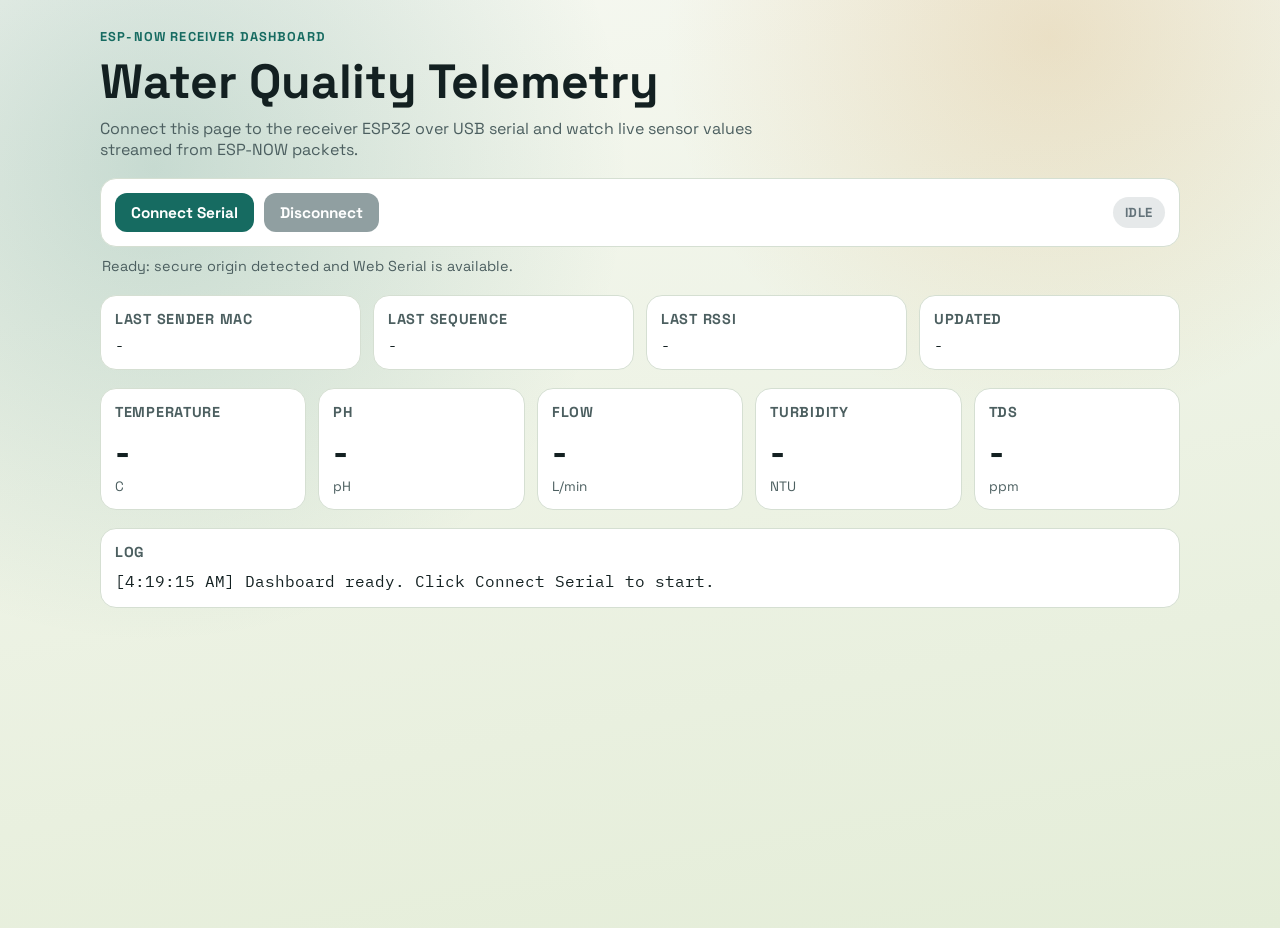
==== web/index.html @ 7986d76d "Initial Commit" ====
<!doctype html>
<html lang="en">
  <head>
    <meta charset="UTF-8" />
    <meta name="viewport" content="width=device-width, initial-scale=1.0" />
    <title>Water Telemetry Receiver</title>
    <link rel="preconnect" href="https://fonts.googleapis.com" />
    <link rel="preconnect" href="https://fonts.gstatic.com" crossorigin />
    <link
      href="https://fonts.googleapis.com/css2?family=Space+Grotesk:wght@400;600;700&family=IBM+Plex+Mono:wght@400;500&display=swap"
      rel="stylesheet"
    />
    <link rel="stylesheet" href="styles.css" />
  </head>
  <body>
    <main class="page">
      <section class="hero">
        <p class="eyebrow">ESP-NOW Receiver Dashboard</p>
        <h1>Water Quality Telemetry</h1>
        <p class="subhead">
          Connect this page to the receiver ESP32 over USB serial and watch live sensor
          values streamed from ESP-NOW packets.
        </p>
      </section>

      <section class="control-panel">
        <button id="connectButton" class="button">Connect Serial</button>
        <button id="disconnectButton" class="button button-secondary" disabled>
          Disconnect
        </button>
        <div id="statusPill" class="status status-idle">Idle</div>
      </section>

      <p id="envHint" class="env-hint" aria-live="polite"></p>

      <section class="meta-grid">
        <article class="meta-card">
          <h2>Last Sender MAC</h2>
          <p id="senderMac" class="mono">-</p>
        </article>
        <article class="meta-card">
          <h2>Last Sequence</h2>
          <p id="sequence" class="mono">-</p>
        </article>
        <article class="meta-card">
          <h2>Last RSSI</h2>
          <p id="rssi" class="mono">-</p>
        </article>
        <article class="meta-card">
          <h2>Updated</h2>
          <p id="updatedAt" class="mono">-</p>
        </article>
      </section>

      <section class="metric-grid">
        <article class="metric-card">
          <h2>Temperature</h2>
          <p id="temperature" class="value">-</p>
          <p class="unit">C</p>
        </article>
        <article class="metric-card">
          <h2>pH</h2>
          <p id="ph" class="value">-</p>
          <p class="unit">pH</p>
        </article>
        <article class="metric-card">
          <h2>Flow</h2>
          <p id="flow" class="value">-</p>
          <p class="unit">L/min</p>
        </article>
        <article class="metric-card">
          <h2>Turbidity</h2>
          <p id="turbidity" class="value">-</p>
          <p class="unit">NTU</p>
        </article>
        <article class="metric-card">
          <h2>TDS</h2>
          <p id="tds" class="value">-</p>
          <p class="unit">ppm</p>
        </article>
      </section>

      <section class="logs">
        <h2>Log</h2>
        <pre id="logOutput"></pre>
      </section>
    </main>

    <script src="app.js" type="module"></script>
  </body>
</html>
---- web/styles.css ----
:root {
  --bg-0: #f6f8f1;
  --bg-1: #e4edd8;
  --panel: #ffffff;
  --ink: #132021;
  --muted: #4c5f60;
  --accent: #166b61;
  --accent-2: #c57c17;
  --ok: #1f8f5f;
  --warn: #a06a1e;
  --idle: #64737a;
  --line: #d5dfd2;
}

* {
  box-sizing: border-box;
}

body {
  margin: 0;
  min-height: 100vh;
  color: var(--ink);
  font-family: "Space Grotesk", sans-serif;
  background:
    radial-gradient(circle at 12% 18%, rgba(22, 107, 97, 0.2), transparent 35%),
    radial-gradient(circle at 82% 4%, rgba(197, 124, 23, 0.18), transparent 28%),
    linear-gradient(170deg, var(--bg-0), var(--bg-1));
}

.page {
  width: min(1080px, 92vw);
  margin: 28px auto 48px;
  display: grid;
  gap: 18px;
}

.hero h1 {
  margin: 6px 0;
  font-size: clamp(1.8rem, 4vw, 3rem);
}

.eyebrow {
  margin: 0;
  letter-spacing: 0.09em;
  text-transform: uppercase;
  color: var(--accent);
  font-weight: 700;
  font-size: 0.8rem;
}

.subhead {
  max-width: 68ch;
  color: var(--muted);
  margin: 0;
}

.control-panel {
  background: var(--panel);
  border: 1px solid var(--line);
  border-radius: 16px;
  padding: 14px;
  display: flex;
  gap: 10px;
  flex-wrap: wrap;
  align-items: center;
}

.env-hint {
  margin: -8px 2px 2px;
  color: var(--muted);
  font-size: 0.9rem;
}

.button {
  border: 0;
  border-radius: 12px;
  background: var(--accent);
  color: #fff;
  font-family: inherit;
  font-size: 0.96rem;
  font-weight: 700;
  padding: 10px 16px;
  cursor: pointer;
  transition: transform 140ms ease, filter 140ms ease;
}

.button:hover:enabled {
  transform: translateY(-1px);
  filter: brightness(1.03);
}

.button:disabled {
  opacity: 0.5;
  cursor: not-allowed;
}

.button-secondary {
  background: #234145;
}

.status {
  margin-left: auto;
  border-radius: 999px;
  padding: 7px 12px;
  font-weight: 700;
  font-size: 0.82rem;
  text-transform: uppercase;
  letter-spacing: 0.04em;
}

.status-idle {
  background: color-mix(in srgb, var(--idle) 16%, white);
  color: var(--idle);
}

.status-connected {
  background: color-mix(in srgb, var(--ok) 18%, white);
  color: var(--ok);
}

.status-error {
  background: color-mix(in srgb, var(--warn) 22%, white);
  color: var(--warn);
}

.meta-grid,
.metric-grid {
  display: grid;
  gap: 12px;
}

.meta-grid {
  grid-template-columns: repeat(auto-fit, minmax(180px, 1fr));
}

.metric-grid {
  grid-template-columns: repeat(auto-fit, minmax(180px, 1fr));
}

.meta-card,
.metric-card,
.logs {
  background: var(--panel);
  border: 1px solid var(--line);
  border-radius: 16px;
  padding: 14px;
}

.meta-card h2,
.metric-card h2,
.logs h2 {
  margin: 0 0 8px;
  font-size: 0.9rem;
  text-transform: uppercase;
  letter-spacing: 0.05em;
  color: var(--muted);
}

.value {
  margin: 0;
  font-weight: 700;
  font-size: clamp(1.5rem, 3vw, 2.2rem);
}

.unit {
  margin: 4px 0 0;
  color: var(--muted);
  font-size: 0.85rem;
}

.mono {
  margin: 0;
  font-family: "IBM Plex Mono", monospace;
  font-size: 0.92rem;
}

.logs pre {
  margin: 0;
  max-height: 220px;
  overflow: auto;
  font-family: "IBM Plex Mono", monospace;
  white-space: pre-wrap;
  word-break: break-word;
  line-height: 1.5;
}

@media (max-width: 640px) {
  .status {
    margin-left: 0;
  }
}
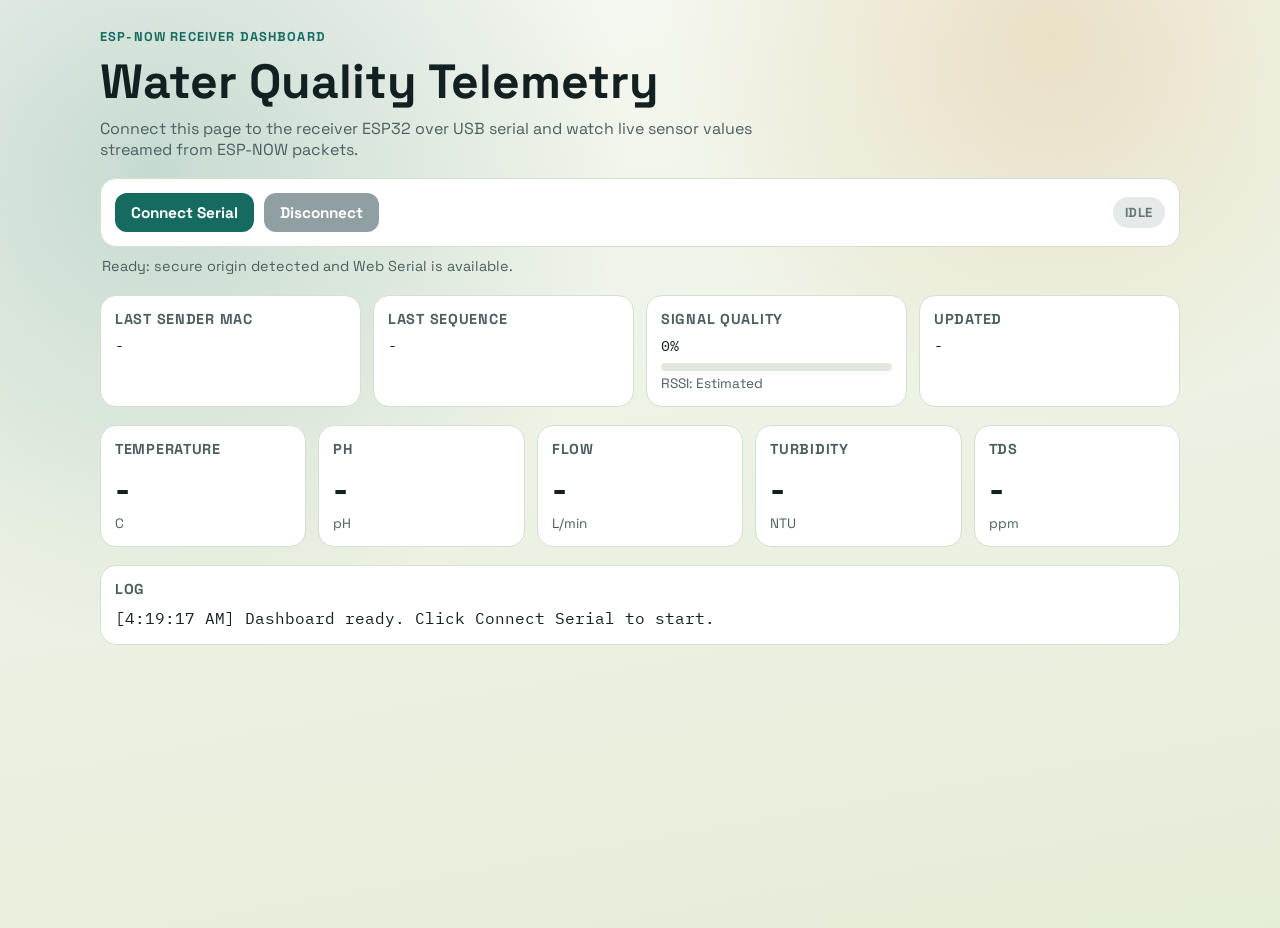
==== commit de9b74e0: "Enhance telemetry and signal quality tracking in receiver and dashboard" ====
--- a/web/index.html
+++ b/web/index.html
@@ -43,8 +43,12 @@
           <p id="sequence" class="mono">-</p>
         </article>
         <article class="meta-card">
-          <h2>Last RSSI</h2>
-          <p id="rssi" class="mono">-</p>
+          <h2>Signal Quality</h2>
+          <p id="signalPercent" class="mono">0%</p>
+          <div class="signal-track" aria-hidden="true">
+            <div id="signalFill" class="signal-fill"></div>
+          </div>
+          <p id="rssi" class="unit">RSSI: N/A</p>
         </article>
         <article class="meta-card">
           <h2>Updated</h2>
--- a/web/styles.css
+++ b/web/styles.css
@@ -27,6 +27,13 @@
     linear-gradient(170deg, var(--bg-0), var(--bg-1));
 }
 
+body.link-lost {
+  background:
+    radial-gradient(circle at 12% 18%, rgba(162, 32, 51, 0.3), transparent 36%),
+    radial-gradient(circle at 82% 4%, rgba(217, 93, 31, 0.26), transparent 30%),
+    linear-gradient(170deg, #fbe8e8, #f8ddd7);
+}
+
 .page {
   width: min(1080px, 92vw);
   margin: 28px auto 48px;
@@ -146,6 +153,13 @@
   padding: 14px;
 }
 
+body.link-lost .meta-card,
+body.link-lost .metric-card,
+body.link-lost .logs,
+body.link-lost .control-panel {
+  border-color: #e2b3b3;
+}
+
 .meta-card h2,
 .metric-card h2,
 .logs h2 {
@@ -174,6 +188,27 @@
   font-size: 0.92rem;
 }
 
+.signal-track {
+  margin-top: 8px;
+  width: 100%;
+  height: 8px;
+  border-radius: 999px;
+  background: #e3e8de;
+  overflow: hidden;
+}
+
+.signal-fill {
+  width: 0%;
+  height: 100%;
+  border-radius: 999px;
+  background: linear-gradient(90deg, #b35a2d, #d5ab2a, #2f9158);
+  transition: width 220ms ease;
+}
+
+body.link-lost .signal-fill {
+  background: linear-gradient(90deg, #8f1f3a, #bf3b32);
+}
+
 .logs pre {
   margin: 0;
   max-height: 220px;
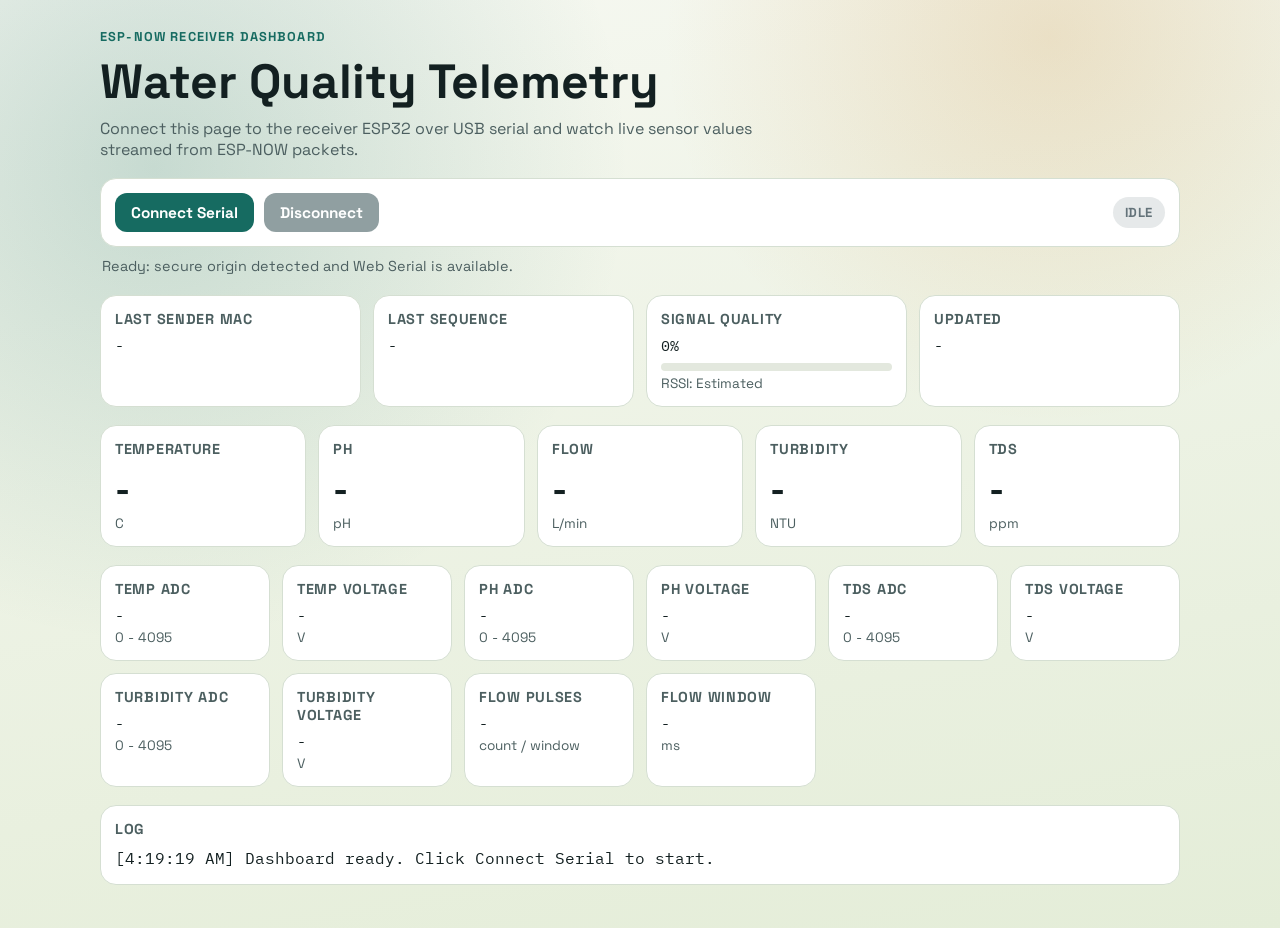
==== commit cb26fb42: "Update telemetry packet structure and enhance dashboard for raw data display" ====
--- a/web/index.html
+++ b/web/index.html
@@ -33,6 +33,11 @@
 
       <p id="envHint" class="env-hint" aria-live="polite"></p>
 
+      <!--<section class="view-tabs" aria-label="Telemetry views">
+        <button id="liveTab" class="tab-button is-active" type="button">Live</button>
+        <button id="rawTab" class="tab-button" type="button">RAW</button>
+      </section>-->
+
       <section class="meta-grid">
         <article class="meta-card">
           <h2>Last Sender MAC</h2>
@@ -56,7 +61,7 @@
         </article>
       </section>
 
-      <section class="metric-grid">
+      <section id="livePanel" class="metric-grid panel-view">
         <article class="metric-card">
           <h2>Temperature</h2>
           <p id="temperature" class="value">-</p>
@@ -84,6 +89,59 @@
         </article>
       </section>
 
+      <section id="rawPanel" class="metric-grid panel-view raw-grid" hidden>
+        <article class="metric-card">
+          <h2>Temp ADC</h2>
+          <p id="rawTempAdc" class="mono">-</p>
+          <p class="unit">0 - 4095</p>
+        </article>
+        <article class="metric-card">
+          <h2>Temp Voltage</h2>
+          <p id="rawTempVoltage" class="mono">-</p>
+          <p class="unit">V</p>
+        </article>
+        <article class="metric-card">
+          <h2>pH ADC</h2>
+          <p id="rawPhAdc" class="mono">-</p>
+          <p class="unit">0 - 4095</p>
+        </article>
+        <article class="metric-card">
+          <h2>pH Voltage</h2>
+          <p id="rawPhVoltage" class="mono">-</p>
+          <p class="unit">V</p>
+        </article>
+        <article class="metric-card">
+          <h2>TDS ADC</h2>
+          <p id="rawTdsAdc" class="mono">-</p>
+          <p class="unit">0 - 4095</p>
+        </article>
+        <article class="metric-card">
+          <h2>TDS Voltage</h2>
+          <p id="rawTdsVoltage" class="mono">-</p>
+          <p class="unit">V</p>
+        </article>
+        <article class="metric-card">
+          <h2>Turbidity ADC</h2>
+          <p id="rawTurbidityAdc" class="mono">-</p>
+          <p class="unit">0 - 4095</p>
+        </article>
+        <article class="metric-card">
+          <h2>Turbidity Voltage</h2>
+          <p id="rawTurbidityVoltage" class="mono">-</p>
+          <p class="unit">V</p>
+        </article>
+        <article class="metric-card">
+          <h2>Flow Pulses</h2>
+          <p id="rawFlowPulses" class="mono">-</p>
+          <p class="unit">count / window</p>
+        </article>
+        <article class="metric-card">
+          <h2>Flow Window</h2>
+          <p id="rawFlowWindowMs" class="mono">-</p>
+          <p class="unit">ms</p>
+        </article>
+      </section>
+
       <section class="logs">
         <h2>Log</h2>
         <pre id="logOutput"></pre>
--- a/web/styles.css
+++ b/web/styles.css
@@ -78,6 +78,40 @@
   font-size: 0.9rem;
 }
 
+.view-tabs {
+  display: inline-flex;
+  align-items: center;
+  gap: 8px;
+  background: var(--panel);
+  border: 1px solid var(--line);
+  border-radius: 14px;
+  padding: 6px;
+  width: fit-content;
+}
+
+.tab-button {
+  border: 0;
+  border-radius: 10px;
+  background: transparent;
+  color: var(--muted);
+  font-family: inherit;
+  font-size: 0.88rem;
+  font-weight: 700;
+  letter-spacing: 0.02em;
+  padding: 8px 12px;
+  cursor: pointer;
+  transition: background 140ms ease, color 140ms ease;
+}
+
+.tab-button.is-active {
+  background: color-mix(in srgb, var(--accent) 15%, white);
+  color: var(--accent);
+}
+
+.tab-button:hover {
+  color: var(--ink);
+}
+
 .button {
   border: 0;
   border-radius: 12px;
@@ -144,6 +178,10 @@
   grid-template-columns: repeat(auto-fit, minmax(180px, 1fr));
 }
 
+.raw-grid {
+  grid-template-columns: repeat(auto-fit, minmax(160px, 1fr));
+}
+
 .meta-card,
 .metric-card,
 .logs {
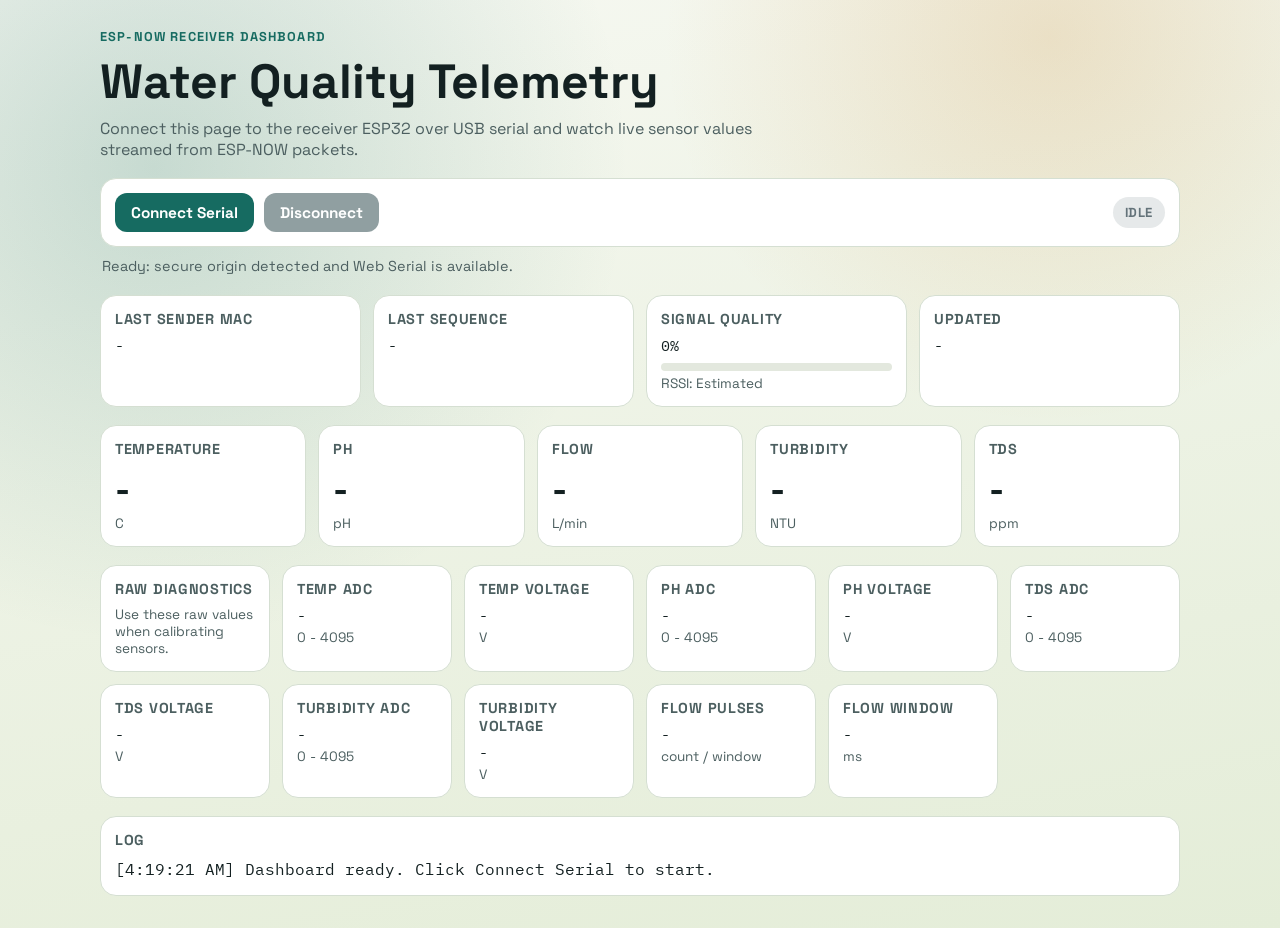
==== commit 683160d5: "Enhance documentation, improve error handling, and refine calibration processes - Updated README wit" ====
--- a/web/index.html
+++ b/web/index.html
@@ -32,11 +32,6 @@
       </section>
 
       <p id="envHint" class="env-hint" aria-live="polite"></p>
-
-      <!--<section class="view-tabs" aria-label="Telemetry views">
-        <button id="liveTab" class="tab-button is-active" type="button">Live</button>
-        <button id="rawTab" class="tab-button" type="button">RAW</button>
-      </section>-->
 
       <section class="meta-grid">
         <article class="meta-card">
@@ -89,7 +84,11 @@
         </article>
       </section>
 
-      <section id="rawPanel" class="metric-grid panel-view raw-grid" hidden>
+      <section class="metric-grid raw-grid">
+        <article class="metric-card diagnostic-card">
+          <h2>RAW Diagnostics</h2>
+          <p class="unit">Use these raw values when calibrating sensors.</p>
+        </article>
         <article class="metric-card">
           <h2>Temp ADC</h2>
           <p id="rawTempAdc" class="mono">-</p>
--- a/web/styles.css
+++ b/web/styles.css
@@ -78,40 +78,6 @@
   font-size: 0.9rem;
 }
 
-.view-tabs {
-  display: inline-flex;
-  align-items: center;
-  gap: 8px;
-  background: var(--panel);
-  border: 1px solid var(--line);
-  border-radius: 14px;
-  padding: 6px;
-  width: fit-content;
-}
-
-.tab-button {
-  border: 0;
-  border-radius: 10px;
-  background: transparent;
-  color: var(--muted);
-  font-family: inherit;
-  font-size: 0.88rem;
-  font-weight: 700;
-  letter-spacing: 0.02em;
-  padding: 8px 12px;
-  cursor: pointer;
-  transition: background 140ms ease, color 140ms ease;
-}
-
-.tab-button.is-active {
-  background: color-mix(in srgb, var(--accent) 15%, white);
-  color: var(--accent);
-}
-
-.tab-button:hover {
-  color: var(--ink);
-}
-
 .button {
   border: 0;
   border-radius: 12px;
@@ -182,6 +148,10 @@
   grid-template-columns: repeat(auto-fit, minmax(160px, 1fr));
 }
 
+.diagnostic-card {
+  background: color-mix(in srgb, var(--accent) 6%, white);
+}
+
 .meta-card,
 .metric-card,
 .logs {
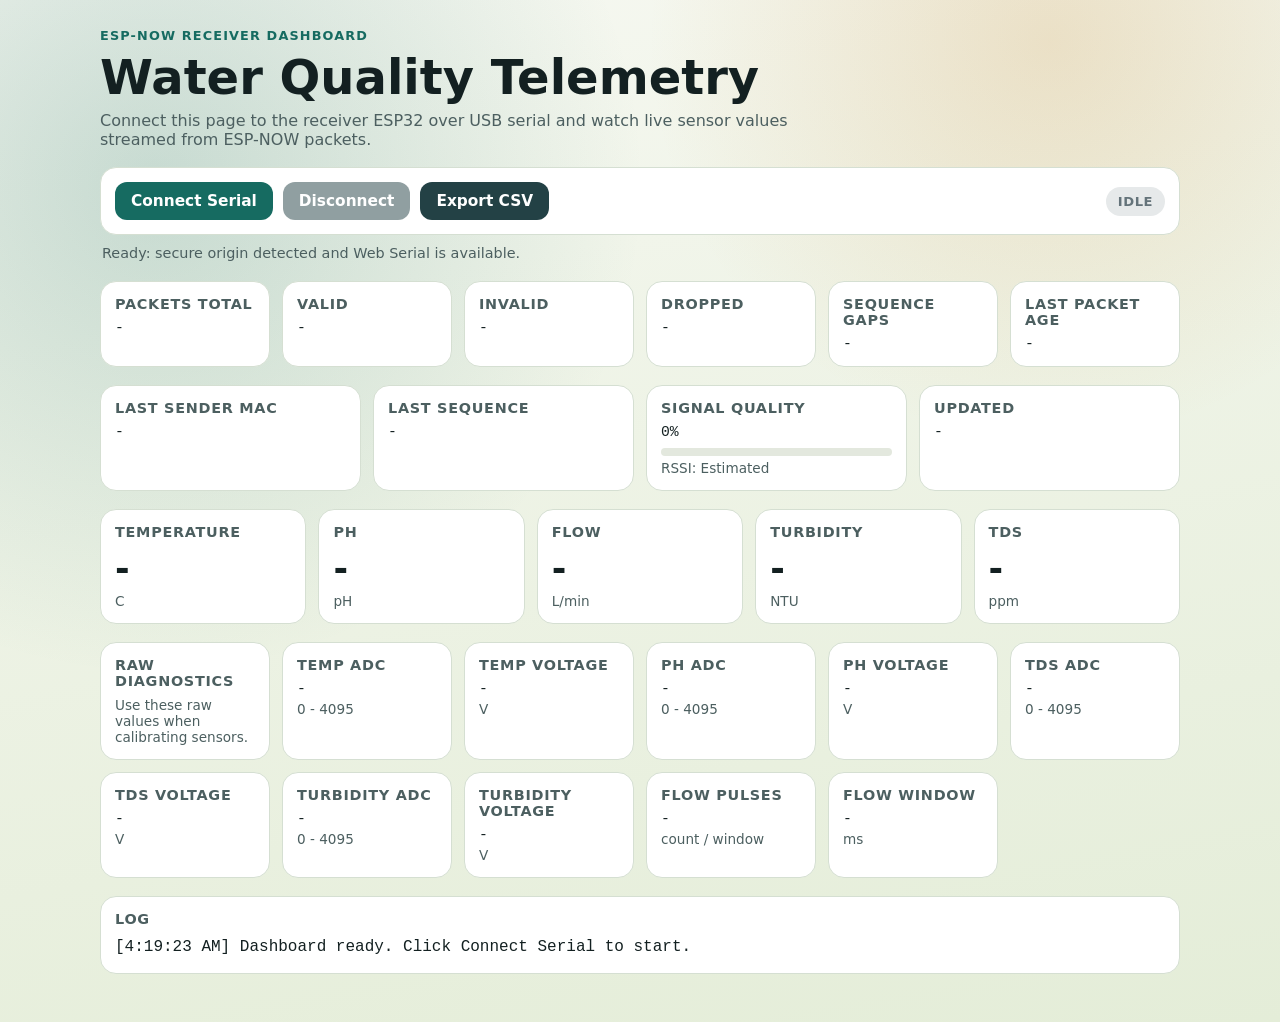
==== commit e4ae3af9: "feat(web): CSV export, packet-loss strip, surface faults, drop external fonts - Export CSV: records " ====
--- a/web/index.html
+++ b/web/index.html
@@ -4,12 +4,7 @@
     <meta charset="UTF-8" />
     <meta name="viewport" content="width=device-width, initial-scale=1.0" />
     <title>Water Telemetry Receiver</title>
-    <link rel="preconnect" href="https://fonts.googleapis.com" />
-    <link rel="preconnect" href="https://fonts.gstatic.com" crossorigin />
-    <link
-      href="https://fonts.googleapis.com/css2?family=Space+Grotesk:wght@400;600;700&family=IBM+Plex+Mono:wght@400;500&display=swap"
-      rel="stylesheet"
-    />
+    <!-- No external font fetch: this dashboard must work with no network at all. -->
     <link rel="stylesheet" href="styles.css" />
   </head>
   <body>
@@ -28,10 +23,38 @@
         <button id="disconnectButton" class="button button-secondary" disabled>
           Disconnect
         </button>
+        <button id="exportButton" class="button button-secondary">Export CSV</button>
         <div id="statusPill" class="status status-idle">Idle</div>
       </section>
 
       <p id="envHint" class="env-hint" aria-live="polite"></p>
+
+      <section class="meta-grid stats-strip">
+        <article class="meta-card">
+          <h2>Packets Total</h2>
+          <p id="statTotal" class="mono">-</p>
+        </article>
+        <article class="meta-card">
+          <h2>Valid</h2>
+          <p id="statValid" class="mono">-</p>
+        </article>
+        <article class="meta-card">
+          <h2>Invalid</h2>
+          <p id="statInvalid" class="mono">-</p>
+        </article>
+        <article class="meta-card">
+          <h2>Dropped</h2>
+          <p id="statDropped" class="mono">-</p>
+        </article>
+        <article class="meta-card">
+          <h2>Sequence Gaps</h2>
+          <p id="statGaps" class="mono">-</p>
+        </article>
+        <article class="meta-card">
+          <h2>Last Packet Age</h2>
+          <p id="statAge" class="mono">-</p>
+        </article>
+      </section>
 
       <section class="meta-grid">
         <article class="meta-card">
--- a/web/styles.css
+++ b/web/styles.css
@@ -20,7 +20,7 @@
   margin: 0;
   min-height: 100vh;
   color: var(--ink);
-  font-family: "Space Grotesk", sans-serif;
+  font-family: "Space Grotesk", system-ui, -apple-system, "Segoe UI", Roboto, sans-serif;
   background:
     radial-gradient(circle at 12% 18%, rgba(22, 107, 97, 0.2), transparent 35%),
     radial-gradient(circle at 82% 4%, rgba(197, 124, 23, 0.18), transparent 28%),
@@ -144,6 +144,15 @@
   grid-template-columns: repeat(auto-fit, minmax(180px, 1fr));
 }
 
+.stats-strip {
+  grid-template-columns: repeat(auto-fit, minmax(140px, 1fr));
+}
+
+.stat-warn {
+  color: var(--warn);
+  font-weight: 700;
+}
+
 .raw-grid {
   grid-template-columns: repeat(auto-fit, minmax(160px, 1fr));
 }
@@ -192,7 +201,7 @@
 
 .mono {
   margin: 0;
-  font-family: "IBM Plex Mono", monospace;
+  font-family: "IBM Plex Mono", ui-monospace, SFMono-Regular, Menlo, Consolas, monospace;
   font-size: 0.92rem;
 }
 
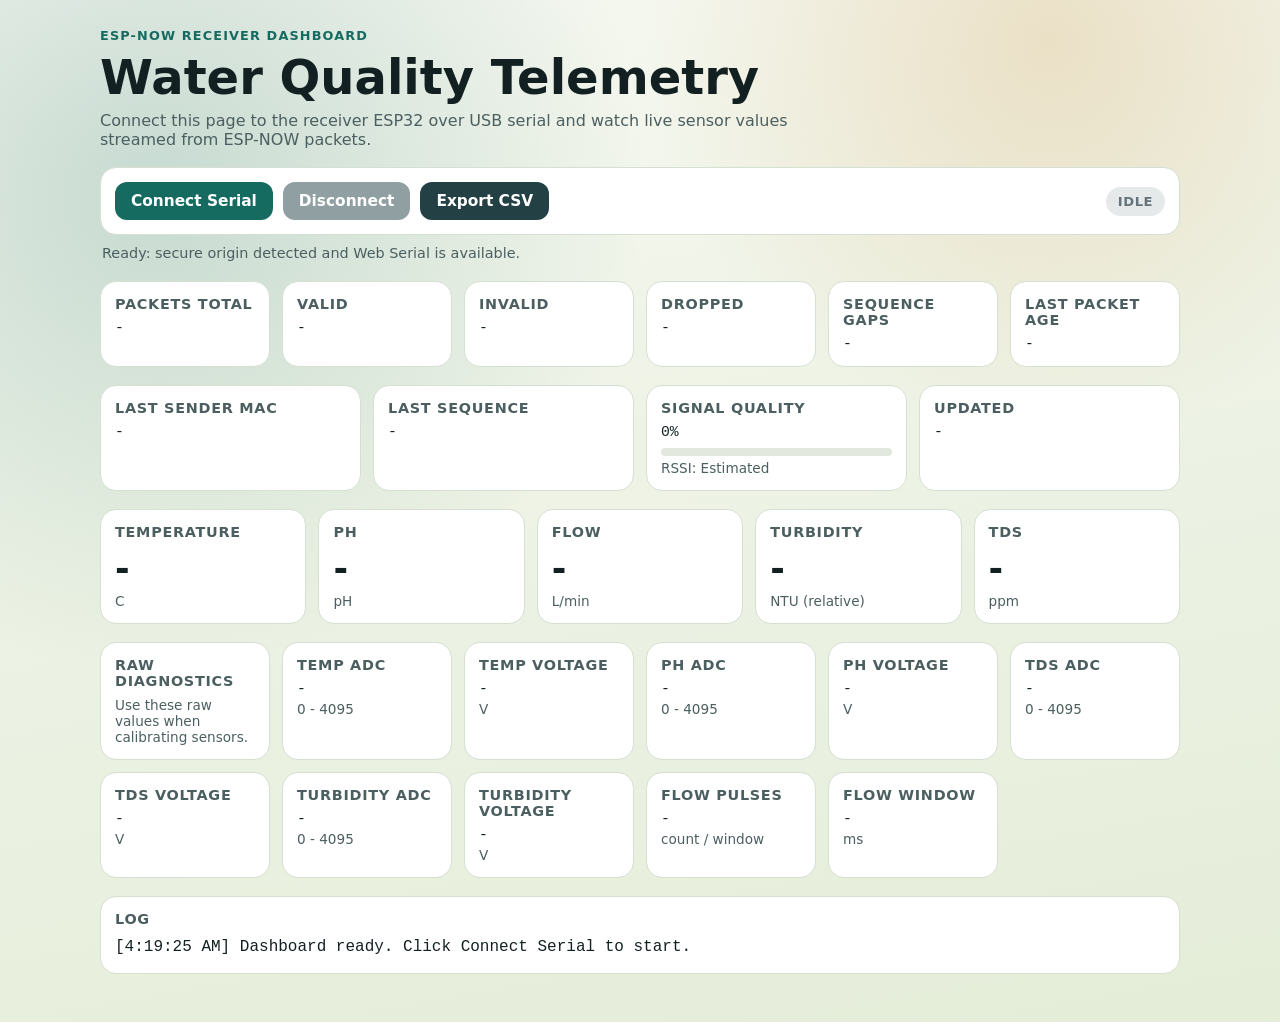
==== commit 909e3ed7: "feat(sender): report turbidity relative to a measured clear-water baseline Absolute NTU needs formaz" ====
--- a/web/index.html
+++ b/web/index.html
@@ -98,7 +98,7 @@
         <article class="metric-card">
           <h2>Turbidity</h2>
           <p id="turbidity" class="value">-</p>
-          <p class="unit">NTU</p>
+          <p class="unit">NTU (relative)</p>
         </article>
         <article class="metric-card">
           <h2>TDS</h2>
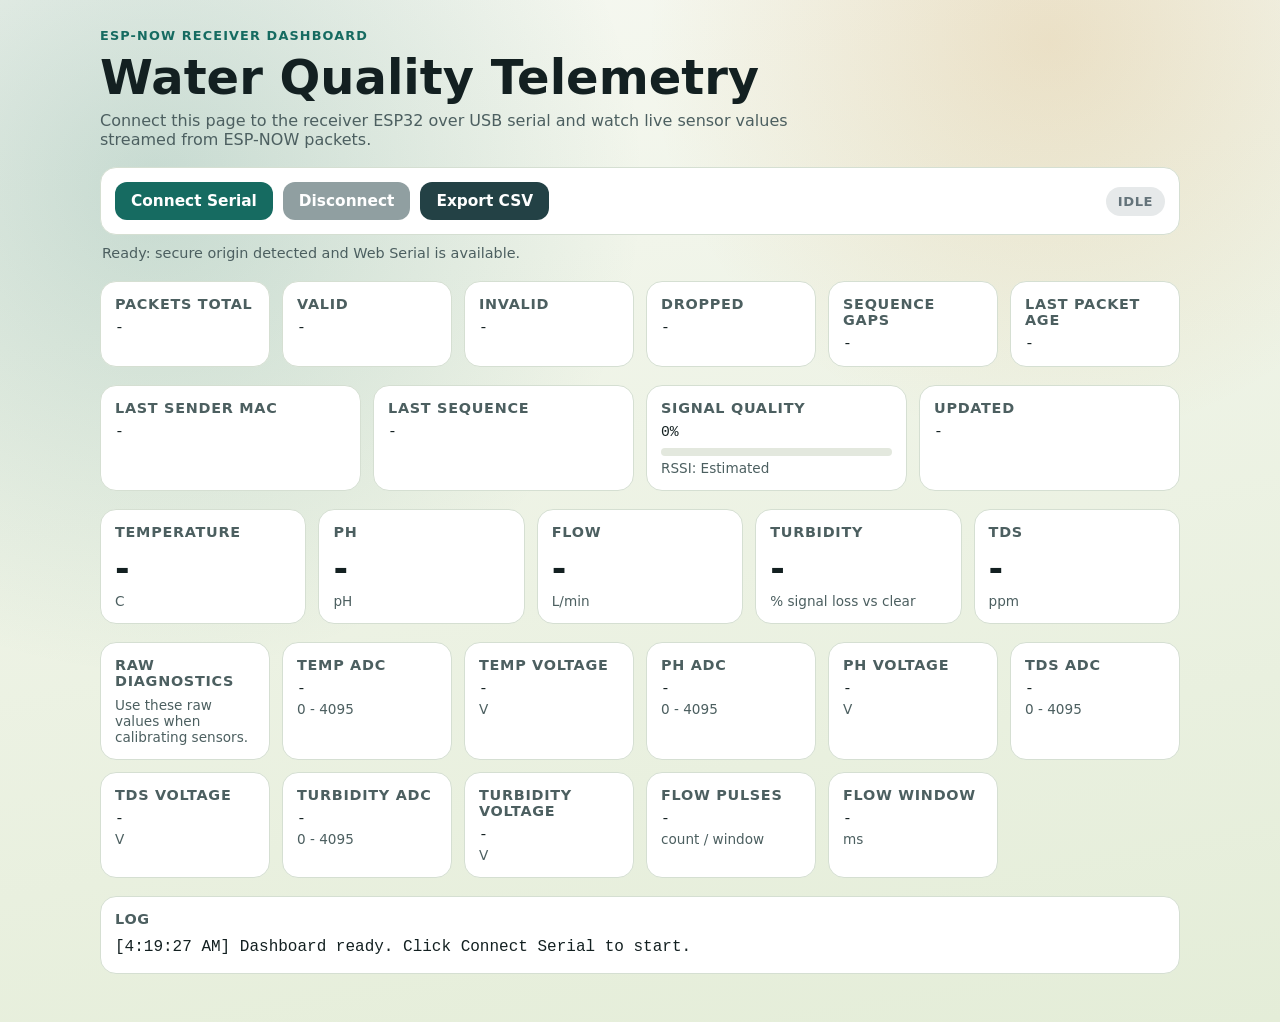
==== commit d837e710: "fix(sender): monotonic turbidity scale, report signal loss instead of folded NTU DFRobot's published" ====
--- a/web/index.html
+++ b/web/index.html
@@ -98,7 +98,7 @@
         <article class="metric-card">
           <h2>Turbidity</h2>
           <p id="turbidity" class="value">-</p>
-          <p class="unit">NTU (relative)</p>
+          <p class="unit">% signal loss vs clear</p>
         </article>
         <article class="metric-card">
           <h2>TDS</h2>
